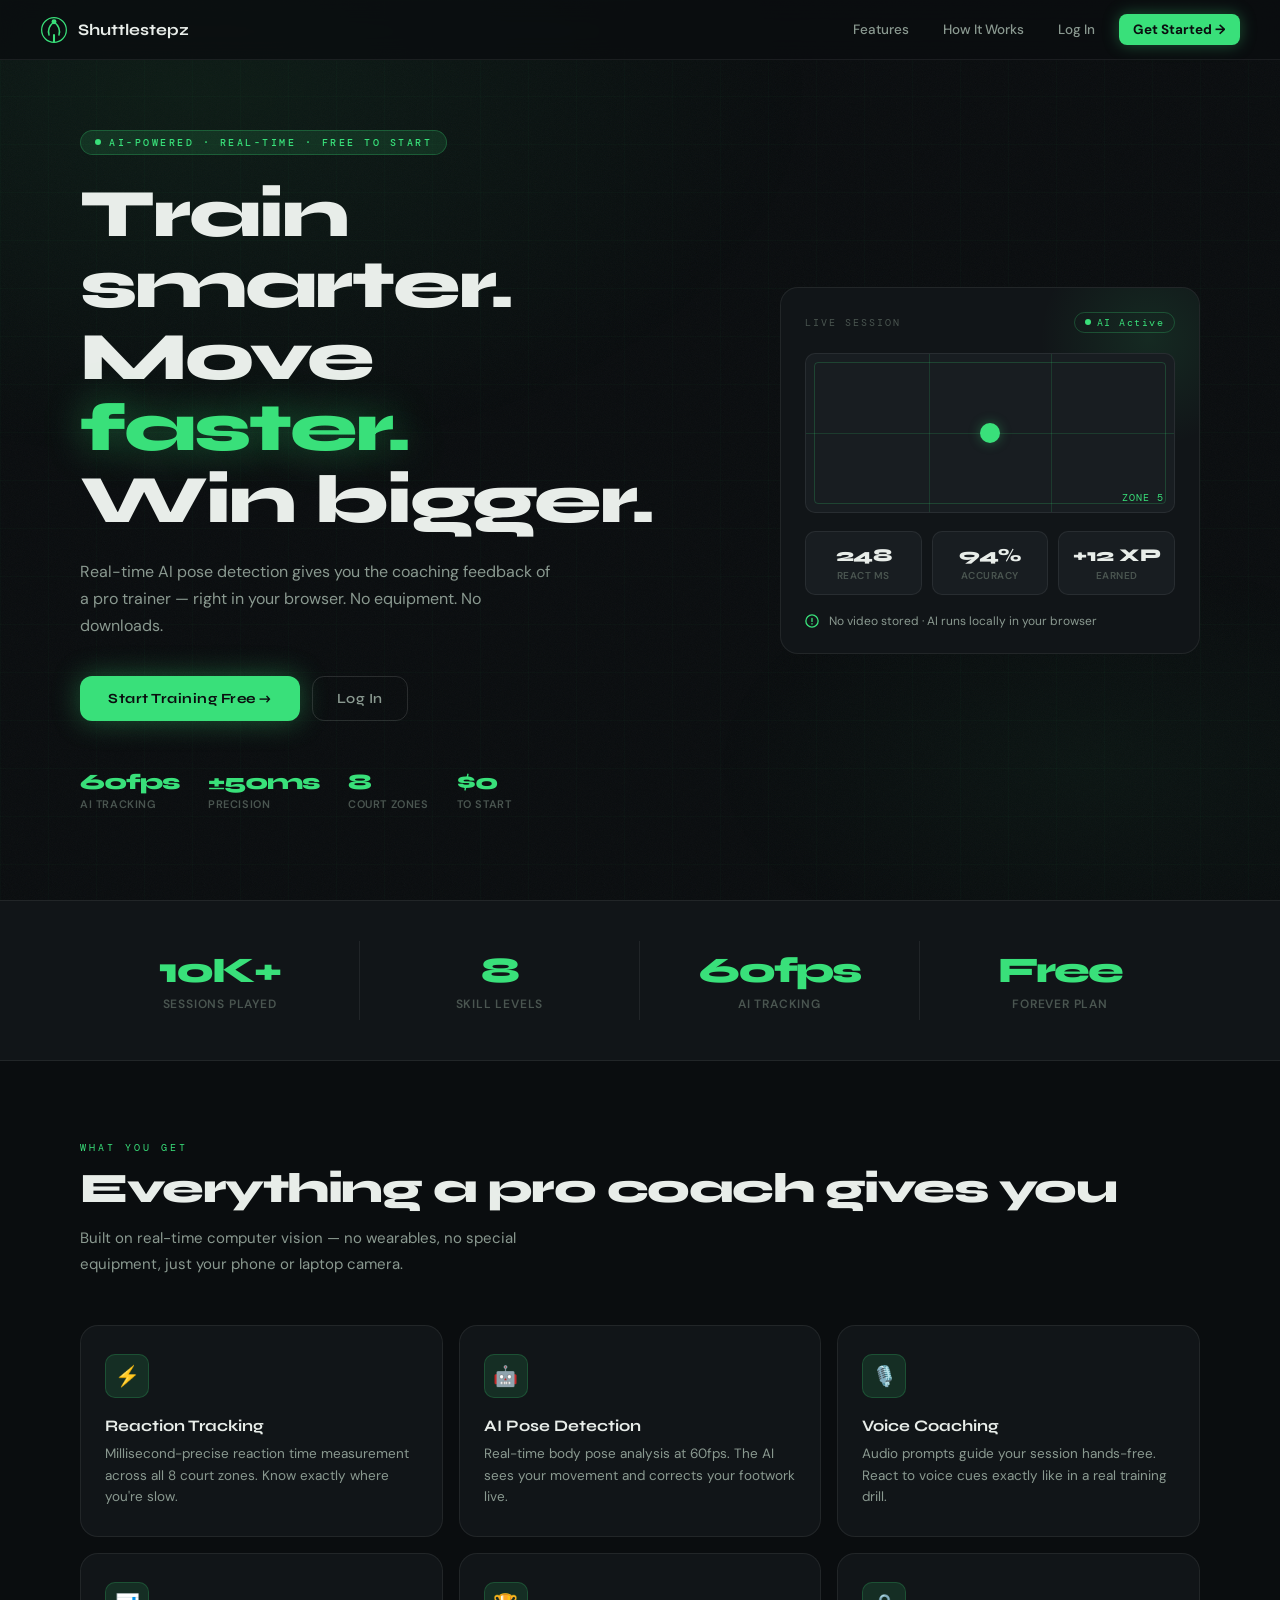
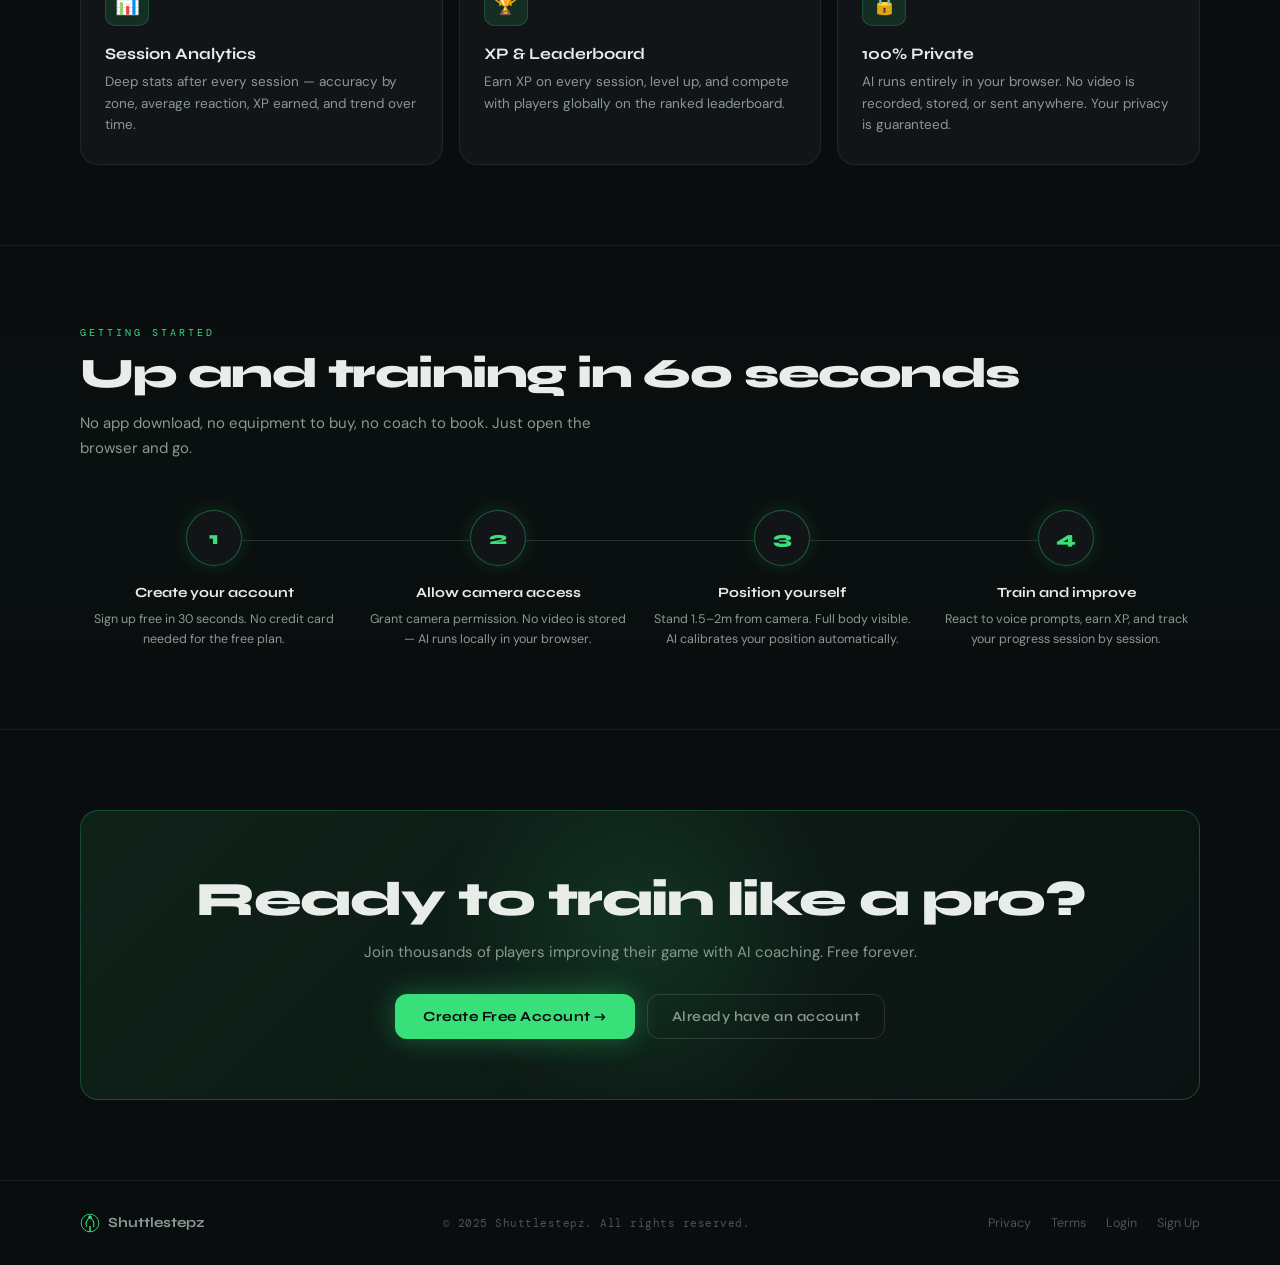
==== index.html @ 306c1175 "Update index.html" ====
<!DOCTYPE html>
<html lang="en">
<head>
  <meta charset="UTF-8">
  <meta name="viewport" content="width=device-width, initial-scale=1.0">
  <link rel="icon" href="/Badminton-AI-trainer_V2/favicon.ico">
  <title>Shuttlestepz — AI Badminton Trainer</title>
  <link href="https://fonts.googleapis.com/css2?family=Syne:wght@400;500;600;700;800&family=DM+Mono:wght@300;400;500&family=DM+Sans:ital,wght@0,300;0,400;0,500;0,600;1,400&display=swap" rel="stylesheet">
  <link rel="stylesheet" href="css/base.css">
  <style>
    /* ── Mirror dashboard variables ── */
    :root {
      --bg:          #0a0d0f;
      --bg-2:        #111518;
      --bg-3:        #181d21;
      --border:      rgba(255,255,255,.07);
      --border-2:    rgba(255,255,255,.12);
      --border-3:    rgba(57,224,122,.35);
      --accent:      #39e07a;
      --accent-dim:  rgba(57,224,122,.12);
      --accent-glow: rgba(57,224,122,.35);
      --text:        #e8ede9;
      --text-2:      #8a9990;
      --text-3:      #4a5550;
      --danger:      #e05c5c;
      --warn:        #e0b43c;
      --radius:      12px;
      --radius-lg:   18px;
      --trans:       .18s cubic-bezier(.4,0,.2,1);
      --font-display: 'Syne', sans-serif;
      --font-mono:    'DM Mono', monospace;
      --font-body:    'DM Sans', sans-serif;
    }

    *, *::before, *::after { box-sizing: border-box; margin: 0; padding: 0; }
    html { scroll-behavior: smooth; }

    body {
      background: var(--bg);
      color: var(--text);
      font-family: var(--font-body);
      overflow-x: hidden;
      -webkit-font-smoothing: antialiased;
    }

    /* ── Background layers ── */
    .bg-noise {
      position: fixed; inset: 0; z-index: 0; pointer-events: none;
      opacity: .035;
      background-image: url("data:image/svg+xml,%3Csvg viewBox='0 0 256 256' xmlns='http://www.w3.org/2000/svg'%3E%3Cfilter id='n'%3E%3CfeTurbulence type='fractalNoise' baseFrequency='.9' numOctaves='4' stitchTiles='stitch'/%3E%3C/filter%3E%3Crect width='100%25' height='100%25' filter='url(%23n)'/%3E%3C/svg%3E");
      background-size: 200px 200px;
    }
    .bg-radial {
      position: fixed; inset: 0; z-index: 0; pointer-events: none;
      background:
        radial-gradient(ellipse 70% 60% at 15% 10%, rgba(57,224,122,.07) 0%, transparent 70%),
        radial-gradient(ellipse 50% 40% at 85% 85%, rgba(57,224,122,.04) 0%, transparent 60%);
    }
    .bg-lines {
      position: fixed; inset: 0; z-index: 0; pointer-events: none;
      background-image:
        linear-gradient(rgba(57,224,122,.025) 1px, transparent 1px),
        linear-gradient(90deg, rgba(57,224,122,.025) 1px, transparent 1px);
      background-size: 48px 48px;
    }

    /* ════════════════════════
       NAVBAR
    ════════════════════════ */
    .navbar {
      position: fixed; top: 0; left: 0; right: 0;
      z-index: 100;
      height: 60px;
      display: flex; align-items: center; justify-content: space-between;
      padding: 0 40px;
      background: rgba(10,13,15,.8);
      backdrop-filter: blur(12px);
      border-bottom: 1px solid var(--border);
    }

    .nav-brand {
      display: flex; align-items: center; gap: 10px;
      text-decoration: none; color: var(--text);
      font-family: var(--font-display);
      font-size: 16px; font-weight: 700;
    }
    .nav-brand svg { flex-shrink: 0; }

    .nav-links {
      display: flex; align-items: center; gap: 6px;
    }
    .nav-links a {
      color: var(--text-2); text-decoration: none;
      font-size: 13.5px; font-weight: 500;
      padding: 7px 14px; border-radius: 8px;
      transition: color var(--trans), background var(--trans);
    }
    .nav-links a:hover { color: var(--text); background: var(--bg-3); }
    .nav-links .nav-cta {
      background: var(--accent); color: #0a0d0f;
      font-weight: 700; margin-left: 4px;
      box-shadow: 0 0 16px var(--accent-glow);
    }
    .nav-links .nav-cta:hover {
      background: #50e88a; color: #0a0d0f;
      box-shadow: 0 0 24px var(--accent-glow);
    }

    /* ════════════════════════
       HERO
    ════════════════════════ */
    .hero {
      position: relative; z-index: 1;
      min-height: 100vh;
      display: flex; align-items: center;
      padding: 100px 40px 60px;
      max-width: 1200px; margin: 0 auto;
      gap: 60px;
    }

    .hero-left { flex: 1; min-width: 0; }

    .hero-eyebrow {
      display: inline-flex; align-items: center; gap: 8px;
      font-family: var(--font-mono);
      font-size: 10px; font-weight: 500; letter-spacing: 2.5px;
      text-transform: uppercase; color: var(--accent);
      background: var(--accent-dim);
      border: 1px solid rgba(57,224,122,.25);
      border-radius: 20px; padding: 5px 14px;
      margin-bottom: 24px;
    }
    .hero-eyebrow::before {
      content: '';
      width: 6px; height: 6px; border-radius: 50%;
      background: var(--accent);
      animation: pulse-dot 1.6s ease infinite;
    }
    @keyframes pulse-dot {
      0%,100% { opacity: 1; transform: scale(1); }
      50%      { opacity: .4; transform: scale(.7); }
    }

    .hero-title {
      font-family: var(--font-display);
      font-size: clamp(38px, 5.5vw, 68px);
      font-weight: 800;
      line-height: 1.05;
      letter-spacing: -2px;
      color: var(--text);
      margin-bottom: 22px;
    }
    .hero-title .g {
      color: var(--accent);
      text-shadow: 0 0 40px rgba(57,224,122,.4);
    }

    .hero-sub {
      font-size: 16px; color: var(--text-2);
      line-height: 1.7; max-width: 480px;
      margin-bottom: 36px;
    }

    .hero-actions {
      display: flex; align-items: center; gap: 12px; flex-wrap: wrap;
      margin-bottom: 48px;
    }
    .btn-hero-primary {
      display: inline-flex; align-items: center; gap: 8px;
      background: var(--accent); color: #0a0d0f;
      font-family: var(--font-display);
      font-size: 14px; font-weight: 700; letter-spacing: .5px;
      border: none; border-radius: var(--radius);
      padding: 14px 28px; cursor: pointer;
      text-decoration: none;
      box-shadow: 0 0 28px var(--accent-glow);
      transition: all var(--trans);
    }
    .btn-hero-primary:hover {
      background: #50e88a;
      box-shadow: 0 0 40px var(--accent-glow);
      transform: translateY(-2px);
    }
    .btn-hero-secondary {
      display: inline-flex; align-items: center; gap: 8px;
      background: transparent; color: var(--text-2);
      font-family: var(--font-display);
      font-size: 14px; font-weight: 600; letter-spacing: .5px;
      border: 1px solid var(--border-2); border-radius: var(--radius);
      padding: 13px 24px; cursor: pointer;
      text-decoration: none;
      transition: all var(--trans);
    }
    .btn-hero-secondary:hover {
      color: var(--text); border-color: var(--border-3);
      background: var(--accent-dim);
    }

    /* Hero mini stats */
    .hero-stats {
      display: flex; gap: 28px; flex-wrap: wrap;
    }
    .hero-stat { }
    .hero-stat-val {
      font-family: var(--font-display);
      font-size: 22px; font-weight: 800;
      color: var(--accent); letter-spacing: -1px;
    }
    .hero-stat-lbl {
      font-size: 11px; font-weight: 600;
      text-transform: uppercase; letter-spacing: .6px;
      color: var(--text-3); margin-top: 2px;
    }

    /* Hero right — live card */
    .hero-right {
      flex: 0 0 420px;
      position: relative;
    }
    .hero-card {
      background: var(--bg-2);
      border: 1px solid var(--border);
      border-radius: var(--radius-lg);
      padding: 24px;
      position: relative; overflow: hidden;
    }
    .hero-card::before {
      content: '';
      position: absolute; top: -60px; right: -60px;
      width: 220px; height: 220px;
      background: radial-gradient(circle, rgba(57,224,122,.1), transparent 70%);
      border-radius: 50%; pointer-events: none;
    }
    .hero-card-top {
      display: flex; align-items: center; justify-content: space-between;
      margin-bottom: 20px;
    }
    .hero-card-title {
      font-family: var(--font-mono);
      font-size: 10px; letter-spacing: 2px;
      color: var(--text-3); text-transform: uppercase;
    }
    .live-badge {
      display: flex; align-items: center; gap: 6px;
      font-family: var(--font-mono); font-size: 10px;
      letter-spacing: 1.5px; color: var(--accent);
      border: 1px solid rgba(57,224,122,.25);
      border-radius: 20px; padding: 3px 10px;
    }
    .live-dot {
      width: 6px; height: 6px; border-radius: 50%;
      background: var(--accent);
      animation: pulse-dot 1.6s ease infinite;
    }

    /* Fake court visualizer */
    .court-viz {
      background: var(--bg-3);
      border: 1px solid var(--border);
      border-radius: 10px;
      height: 160px;
      position: relative; overflow: hidden;
      margin-bottom: 18px;
    }
    .court-line {
      position: absolute;
      background: rgba(57,224,122,.15);
    }
    .court-line.h { left: 0; right: 0; height: 1px; }
    .court-line.v { top: 0; bottom: 0; width: 1px; }
    .court-line.h1 { top: 50%; }
    .court-line.v1 { left: 33.3%; }
    .court-line.v2 { left: 66.6%; }
    .court-border {
      position: absolute; inset: 8px;
      border: 1px solid rgba(57,224,122,.2);
      border-radius: 4px;
    }
    .court-player {
      position: absolute;
      width: 20px; height: 20px; border-radius: 50%;
      background: var(--accent);
      box-shadow: 0 0 12px var(--accent-glow);
      transform: translate(-50%, -50%);
      transition: left .8s cubic-bezier(.4,0,.2,1), top .8s cubic-bezier(.4,0,.2,1);
    }
    .court-zone-indicator {
      position: absolute; bottom: 8px; right: 10px;
      font-family: var(--font-mono); font-size: 10px;
      color: var(--accent); letter-spacing: 1px;
    }

    /* Metrics row */
    .hero-metrics {
      display: grid; grid-template-columns: 1fr 1fr 1fr;
      gap: 10px; margin-bottom: 18px;
    }
    .hero-metric {
      background: var(--bg-3);
      border: 1px solid var(--border);
      border-radius: 10px; padding: 12px;
      text-align: center;
    }
    .hero-metric-val {
      font-family: var(--font-display);
      font-size: 18px; font-weight: 800;
      color: var(--text); letter-spacing: -.5px;
    }
    .hero-metric-lbl {
      font-size: 10px; font-weight: 600;
      text-transform: uppercase; letter-spacing: .5px;
      color: var(--text-3); margin-top: 3px;
    }

    .hero-card-footer {
      display: flex; align-items: center; gap: 10px;
      font-size: 12px; color: var(--text-2);
    }
    .hero-card-footer svg { color: var(--accent); flex-shrink: 0; }

    /* ════════════════════════
       SECTION SHARED
    ════════════════════════ */
    section { position: relative; z-index: 1; }
    .section-inner {
      max-width: 1200px; margin: 0 auto;
      padding: 80px 40px;
    }
    .section-eyebrow {
      font-family: var(--font-mono);
      font-size: 10px; letter-spacing: 3px;
      text-transform: uppercase; color: var(--accent);
      margin-bottom: 12px;
    }
    .section-title {
      font-family: var(--font-display);
      font-size: clamp(28px, 3.5vw, 42px);
      font-weight: 800; letter-spacing: -1.5px;
      color: var(--text); line-height: 1.1;
      margin-bottom: 14px;
    }
    .section-sub {
      font-size: 15px; color: var(--text-2);
      line-height: 1.7; max-width: 520px;
      margin-bottom: 48px;
    }

    /* ════════════════════════
       FEATURES
    ════════════════════════ */
    .features-section {
      border-top: 1px solid var(--border);
    }
    .features-grid {
      display: grid;
      grid-template-columns: repeat(3, 1fr);
      gap: 16px;
    }
    .feature-card {
      background: var(--bg-2);
      border: 1px solid var(--border);
      border-radius: var(--radius-lg);
      padding: 28px 24px;
      transition: border-color var(--trans), transform var(--trans), box-shadow var(--trans);
      position: relative; overflow: hidden;
    }
    .feature-card::after {
      content: '';
      position: absolute; inset: 0;
      background: linear-gradient(135deg, rgba(57,224,122,.05), transparent);
      opacity: 0; transition: opacity var(--trans);
    }
    .feature-card:hover {
      border-color: rgba(57,224,122,.3);
      transform: translateY(-3px);
      box-shadow: 0 12px 40px rgba(0,0,0,.3), 0 0 20px rgba(57,224,122,.06);
    }
    .feature-card:hover::after { opacity: 1; }
    .feature-icon {
      width: 44px; height: 44px; border-radius: 10px;
      background: var(--accent-dim);
      border: 1px solid rgba(57,224,122,.2);
      display: flex; align-items: center; justify-content: center;
      font-size: 20px; margin-bottom: 18px;
    }
    .feature-name {
      font-family: var(--font-display);
      font-size: 16px; font-weight: 700;
      color: var(--text); margin-bottom: 8px;
    }
    .feature-desc {
      font-size: 13.5px; color: var(--text-2);
      line-height: 1.6;
    }

    /* ════════════════════════
       HOW IT WORKS
    ════════════════════════ */
    .how-section {
      border-top: 1px solid var(--border);
      background: linear-gradient(180deg, transparent, rgba(57,224,122,.02) 50%, transparent);
    }
    .how-grid {
      display: grid; grid-template-columns: repeat(4, 1fr);
      gap: 16px; position: relative;
    }
    .how-grid::before {
      content: '';
      position: absolute; top: 30px; left: 10%; right: 10%;
      height: 1px; background: var(--border-2);
      z-index: 0;
    }
    .how-step {
      text-align: center; position: relative; z-index: 1;
    }
    .how-num {
      width: 56px; height: 56px; border-radius: 50%;
      background: var(--bg-2);
      border: 1px solid var(--border-3);
      display: flex; align-items: center; justify-content: center;
      font-family: var(--font-display);
      font-size: 18px; font-weight: 800; color: var(--accent);
      margin: 0 auto 18px;
      box-shadow: 0 0 20px rgba(57,224,122,.15);
    }
    .how-title {
      font-family: var(--font-display);
      font-size: 14px; font-weight: 700;
      color: var(--text); margin-bottom: 8px;
    }
    .how-desc { font-size: 12.5px; color: var(--text-2); line-height: 1.6; }

    /* ════════════════════════
       STATS BAND
    ════════════════════════ */
    .stats-band {
      border-top: 1px solid var(--border);
      border-bottom: 1px solid var(--border);
      background: var(--bg-2);
    }
    .stats-band-inner {
      max-width: 1200px; margin: 0 auto;
      padding: 40px;
      display: grid; grid-template-columns: repeat(4, 1fr);
      gap: 0;
    }
    .band-stat {
      text-align: center; padding: 8px 16px;
      border-right: 1px solid var(--border);
    }
    .band-stat:last-child { border-right: none; }
    .band-stat-val {
      font-family: var(--font-display);
      font-size: 36px; font-weight: 900;
      color: var(--accent); letter-spacing: -2px;
    }
    .band-stat-lbl {
      font-size: 12px; font-weight: 600;
      text-transform: uppercase; letter-spacing: .8px;
      color: var(--text-3); margin-top: 4px;
    }

    /* ════════════════════════
       CTA BANNER
    ════════════════════════ */
    .cta-section { border-top: 1px solid var(--border); }
    .cta-box {
      background: linear-gradient(135deg, rgba(57,224,122,.1), rgba(57,224,122,.03));
      border: 1px solid rgba(57,224,122,.25);
      border-radius: var(--radius-lg);
      padding: 60px 48px;
      text-align: center;
      position: relative; overflow: hidden;
    }
    .cta-box::before {
      content: '';
      position: absolute; top: -80px; left: 50%;
      transform: translateX(-50%);
      width: 400px; height: 400px;
      background: radial-gradient(circle, rgba(57,224,122,.12), transparent 70%);
      pointer-events: none;
    }
    .cta-title {
      font-family: var(--font-display);
      font-size: clamp(28px, 4vw, 48px);
      font-weight: 800; letter-spacing: -1.5px;
      color: var(--text); margin-bottom: 14px;
      position: relative;
    }
    .cta-sub {
      font-size: 15px; color: var(--text-2);
      margin-bottom: 32px; position: relative;
    }
    .cta-actions {
      display: flex; align-items: center; justify-content: center;
      gap: 12px; flex-wrap: wrap;
      position: relative;
    }

    /* ════════════════════════
       FOOTER
    ════════════════════════ */
    .footer {
      border-top: 1px solid var(--border);
      position: relative; z-index: 1;
    }
    .footer-inner {
      max-width: 1200px; margin: 0 auto;
      padding: 32px 40px;
      display: flex; align-items: center; justify-content: space-between;
      gap: 20px; flex-wrap: wrap;
    }
    .footer-brand {
      display: flex; align-items: center; gap: 8px;
      font-family: var(--font-display);
      font-size: 14px; font-weight: 700;
      color: var(--text-2); text-decoration: none;
    }
    .footer-copy {
      font-family: var(--font-mono); font-size: 11px;
      color: var(--text-3); letter-spacing: .5px;
    }
    .footer-links { display: flex; gap: 20px; }
    .footer-links a {
      font-size: 12.5px; color: var(--text-3);
      text-decoration: none; transition: color var(--trans);
    }
    .footer-links a:hover { color: var(--text-2); }

    /* ════════════════════════
       ANIMATIONS
    ════════════════════════ */
    @keyframes fadeUp {
      from { opacity: 0; transform: translateY(20px); }
      to   { opacity: 1; transform: translateY(0); }
    }
    .anim-up { animation: fadeUp .5s cubic-bezier(.4,0,.2,1) both; }
    .anim-d1 { animation-delay: .1s; }
    .anim-d2 { animation-delay: .2s; }
    .anim-d3 { animation-delay: .3s; }
    .anim-d4 { animation-delay: .4s; }

    /* ════════════════════════
       RESPONSIVE
    ════════════════════════ */
    @media (max-width: 960px) {
      .hero { flex-direction: column; padding-top: 100px; gap: 40px; }
      .hero-right { flex: none; width: 100%; max-width: 480px; }
      .features-grid { grid-template-columns: 1fr 1fr; }
      .how-grid { grid-template-columns: 1fr 1fr; gap: 24px; }
      .how-grid::before { display: none; }
      .stats-band-inner { grid-template-columns: 1fr 1fr; }
      .band-stat { border-right: none; border-bottom: 1px solid var(--border); padding: 20px; }
      .band-stat:last-child { border-bottom: none; }
    }
    @media (max-width: 640px) {
      .navbar { padding: 0 20px; }
      .section-inner { padding: 60px 20px; }
      .hero { padding: 90px 20px 40px; }
      .features-grid { grid-template-columns: 1fr; }
      .cta-box { padding: 40px 24px; }
      .footer-inner { flex-direction: column; align-items: flex-start; gap: 16px; }
      .how-grid { grid-template-columns: 1fr; }
      .stats-band-inner { grid-template-columns: 1fr 1fr; }
    }
  </style>
</head>
<body>

  <div class="bg-noise"></div>
  <div class="bg-radial"></div>
  <div class="bg-lines"></div>

  <!-- ════ NAVBAR ════ -->
  <nav class="navbar">
    <a href="index.html" class="nav-brand">
      <svg width="28" height="28" viewBox="0 0 34 34" fill="none">
        <circle cx="17" cy="17" r="15" stroke="#39e07a" stroke-width="1.5"/>
        <circle cx="17" cy="7" r="3" fill="#39e07a"/>
        <path d="M17 7 C11 12 9 17 11 23" stroke="#39e07a" stroke-width="1.8" stroke-linecap="round"/>
        <path d="M17 7 C23 12 25 17 23 23" stroke="#39e07a" stroke-width="1.8" stroke-linecap="round"/>
        <line x1="17" y1="23" x2="17" y2="31" stroke="#39e07a" stroke-width="2.5" stroke-linecap="round"/>
      </svg>
      Shuttlestepz
    </a>
    <div class="nav-links">
      <a href="#features">Features</a>
      <a href="#how">How It Works</a>
      <a href="login.html">Log In</a>
      <a href="signup.html" class="nav-cta">Get Started →</a>
    </div>
  </nav>

  <!-- ════ HERO ════ -->
  <section>
    <div class="hero">
      <div class="hero-left">
        <div class="hero-eyebrow anim-up">AI-Powered · Real-Time · Free to Start</div>
        <h1 class="hero-title anim-up anim-d1">
          Train smarter.<br>Move <span class="g">faster.</span><br>Win bigger.
        </h1>
        <p class="hero-sub anim-up anim-d2">
          Real-time AI pose detection gives you the coaching feedback of a pro trainer — right in your browser. No equipment. No downloads.
        </p>
        <div class="hero-actions anim-up anim-d3">
          <a href="signup.html" class="btn-hero-primary">Start Training Free →</a>
          <a href="login.html" class="btn-hero-secondary">Log In</a>
        </div>
        <div class="hero-stats anim-up anim-d4">
          <div class="hero-stat">
            <div class="hero-stat-val">60fps</div>
            <div class="hero-stat-lbl">AI Tracking</div>
          </div>
          <div class="hero-stat">
            <div class="hero-stat-val">±50ms</div>
            <div class="hero-stat-lbl">Precision</div>
          </div>
          <div class="hero-stat">
            <div class="hero-stat-val">8</div>
            <div class="hero-stat-lbl">Court Zones</div>
          </div>
          <div class="hero-stat">
            <div class="hero-stat-val">$0</div>
            <div class="hero-stat-lbl">To Start</div>
          </div>
        </div>
      </div>

      <div class="hero-right anim-up anim-d2">
        <div class="hero-card">
          <div class="hero-card-top">
            <span class="hero-card-title">Live Session</span>
            <span class="live-badge"><span class="live-dot"></span>AI Active</span>
          </div>
          <div class="court-viz" id="courtViz">
            <div class="court-border"></div>
            <div class="court-line h h1"></div>
            <div class="court-line v v1"></div>
            <div class="court-line v v2"></div>
            <div class="court-player" id="courtPlayer" style="left:50%;top:50%"></div>
            <div class="court-zone-indicator" id="zoneLabel">ZONE 5</div>
          </div>
          <div class="hero-metrics">
            <div class="hero-metric">
              <div class="hero-metric-val" id="reactionVal">248</div>
              <div class="hero-metric-lbl">React ms</div>
            </div>
            <div class="hero-metric">
              <div class="hero-metric-val" id="accuracyVal">94%</div>
              <div class="hero-metric-lbl">Accuracy</div>
            </div>
            <div class="hero-metric">
              <div class="hero-metric-val" id="xpVal">+12 XP</div>
              <div class="hero-metric-lbl">Earned</div>
            </div>
          </div>
          <div class="hero-card-footer">
            <svg width="14" height="14" fill="none" viewBox="0 0 16 16"><circle cx="8" cy="8" r="7" stroke="#39e07a" stroke-width="1.5"/><path d="M8 5v3.5M8 11v.5" stroke="#39e07a" stroke-width="1.5" stroke-linecap="round"/></svg>
            No video stored · AI runs locally in your browser
          </div>
        </div>
      </div>
    </div>
  </section>

  <!-- ════ STATS BAND ════ -->
  <div class="stats-band">
    <div class="stats-band-inner">
      <div class="band-stat">
        <div class="band-stat-val">10K+</div>
        <div class="band-stat-lbl">Sessions Played</div>
      </div>
      <div class="band-stat">
        <div class="band-stat-val">8</div>
        <div class="band-stat-lbl">Skill Levels</div>
      </div>
      <div class="band-stat">
        <div class="band-stat-val">60fps</div>
        <div class="band-stat-lbl">AI Tracking</div>
      </div>
      <div class="band-stat">
        <div class="band-stat-val">Free</div>
        <div class="band-stat-lbl">Forever Plan</div>
      </div>
    </div>
  </div>

  <!-- ════ FEATURES ════ -->
  <section id="features">
    <div class="section-inner">
      <div class="section-eyebrow">What You Get</div>
      <h2 class="section-title">Everything a pro coach gives you</h2>
      <p class="section-sub">Built on real-time computer vision — no wearables, no special equipment, just your phone or laptop camera.</p>
      <div class="features-grid">
        <div class="feature-card">
          <div class="feature-icon">⚡</div>
          <div class="feature-name">Reaction Tracking</div>
          <div class="feature-desc">Millisecond-precise reaction time measurement across all 8 court zones. Know exactly where you're slow.</div>
        </div>
        <div class="feature-card">
          <div class="feature-icon">🤖</div>
          <div class="feature-name">AI Pose Detection</div>
          <div class="feature-desc">Real-time body pose analysis at 60fps. The AI sees your movement and corrects your footwork live.</div>
        </div>
        <div class="feature-card">
          <div class="feature-icon">🎙️</div>
          <div class="feature-name">Voice Coaching</div>
          <div class="feature-desc">Audio prompts guide your session hands-free. React to voice cues exactly like in a real training drill.</div>
        </div>
        <div class="feature-card">
          <div class="feature-icon">📊</div>
          <div class="feature-name">Session Analytics</div>
          <div class="feature-desc">Deep stats after every session — accuracy by zone, average reaction, XP earned, and trend over time.</div>
        </div>
        <div class="feature-card">
          <div class="feature-icon">🏆</div>
          <div class="feature-name">XP & Leaderboard</div>
          <div class="feature-desc">Earn XP on every session, level up, and compete with players globally on the ranked leaderboard.</div>
        </div>
        <div class="feature-card">
          <div class="feature-icon">🔒</div>
          <div class="feature-name">100% Private</div>
          <div class="feature-desc">AI runs entirely in your browser. No video is recorded, stored, or sent anywhere. Your privacy is guaranteed.</div>
        </div>
      </div>
    </div>
  </section>

  <!-- ════ HOW IT WORKS ════ -->
  <section id="how" class="how-section">
    <div class="section-inner">
      <div class="section-eyebrow">Getting Started</div>
      <h2 class="section-title">Up and training in 60 seconds</h2>
      <p class="section-sub">No app download, no equipment to buy, no coach to book. Just open the browser and go.</p>
      <div class="how-grid">
        <div class="how-step">
          <div class="how-num">1</div>
          <div class="how-title">Create your account</div>
          <div class="how-desc">Sign up free in 30 seconds. No credit card needed for the free plan.</div>
        </div>
        <div class="how-step">
          <div class="how-num">2</div>
          <div class="how-title">Allow camera access</div>
          <div class="how-desc">Grant camera permission. No video is stored — AI runs locally in your browser.</div>
        </div>
        <div class="how-step">
          <div class="how-num">3</div>
          <div class="how-title">Position yourself</div>
          <div class="how-desc">Stand 1.5–2m from camera. Full body visible. AI calibrates your position automatically.</div>
        </div>
        <div class="how-step">
          <div class="how-num">4</div>
          <div class="how-title">Train and improve</div>
          <div class="how-desc">React to voice prompts, earn XP, and track your progress session by session.</div>
        </div>
      </div>
    </div>
  </section>

  <!-- ════ CTA ════ -->
  <section class="cta-section">
    <div class="section-inner">
      <div class="cta-box">
        <h2 class="cta-title">Ready to train like a pro?</h2>
        <p class="cta-sub">Join thousands of players improving their game with AI coaching. Free forever.</p>
        <div class="cta-actions">
          <a href="signup.html" class="btn-hero-primary">Create Free Account →</a>
          <a href="login.html" class="btn-hero-secondary">Already have an account</a>
        </div>
      </div>
    </div>
  </section>

  <!-- ════ FOOTER ════ -->
  <footer class="footer">
    <div class="footer-inner">
      <a href="index.html" class="footer-brand">
        <svg width="20" height="20" viewBox="0 0 34 34" fill="none">
          <circle cx="17" cy="17" r="15" stroke="#39e07a" stroke-width="1.5"/>
          <circle cx="17" cy="7" r="3" fill="#39e07a"/>
          <path d="M17 7 C11 12 9 17 11 23" stroke="#39e07a" stroke-width="1.8" stroke-linecap="round"/>
          <path d="M17 7 C23 12 25 17 23 23" stroke="#39e07a" stroke-width="1.8" stroke-linecap="round"/>
          <line x1="17" y1="23" x2="17" y2="31" stroke="#39e07a" stroke-width="2.5" stroke-linecap="round"/>
        </svg>
        Shuttlestepz
      </a>
      <span class="footer-copy">© 2025 Shuttlestepz. All rights reserved.</span>
      <div class="footer-links">
        <a href="#">Privacy</a>
        <a href="#">Terms</a>
        <a href="login.html">Login</a>
        <a href="signup.html">Sign Up</a>
      </div>
    </div>
  </footer>

  <!-- Animated court player -->
  <script>
    const zones = [
      { left: '16%', top: '25%', label: 'ZONE 1' },
      { left: '50%', top: '25%', label: 'ZONE 2' },
      { left: '84%', top: '25%', label: 'ZONE 3' },
      { left: '16%', top: '50%', label: 'ZONE 4' },
      { left: '50%', top: '50%', label: 'ZONE 5' },
      { left: '84%', top: '50%', label: 'ZONE 6' },
      { left: '16%', top: '78%', label: 'ZONE 7' },
      { left: '50%', top: '78%', label: 'ZONE 8' },
      { left: '84%', top: '78%', label: 'ZONE 9' },
    ];
    const reactions = [212, 248, 195, 267, 231, 189, 244, 203];
    const accuracies = ['91%','94%','88%','96%','92%','97%','89%','95%'];
    const xpVals = ['+10 XP','+12 XP','+8 XP','+15 XP','+11 XP','+14 XP','+9 XP','+13 XP'];
    let idx = 0;

    function animatePlayer() {
      idx = (idx + 1) % zones.length;
      const z = zones[idx];
      document.getElementById('courtPlayer').style.left = z.left;
      document.getElementById('courtPlayer').style.top = z.top;
      document.getElementById('zoneLabel').textContent = z.label;
      document.getElementById('reactionVal').textContent = reactions[idx % reactions.length];
      document.getElementById('accuracyVal').textContent = accuracies[idx % accuracies.length];
      document.getElementById('xpVal').textContent = xpVals[idx % xpVals.length];
    }
    setInterval(animatePlayer, 1800);
  </script>

  <script type="module" src="/Badminton-AI-trainer_V2/js/auth.js"></script>
</body>
</html>
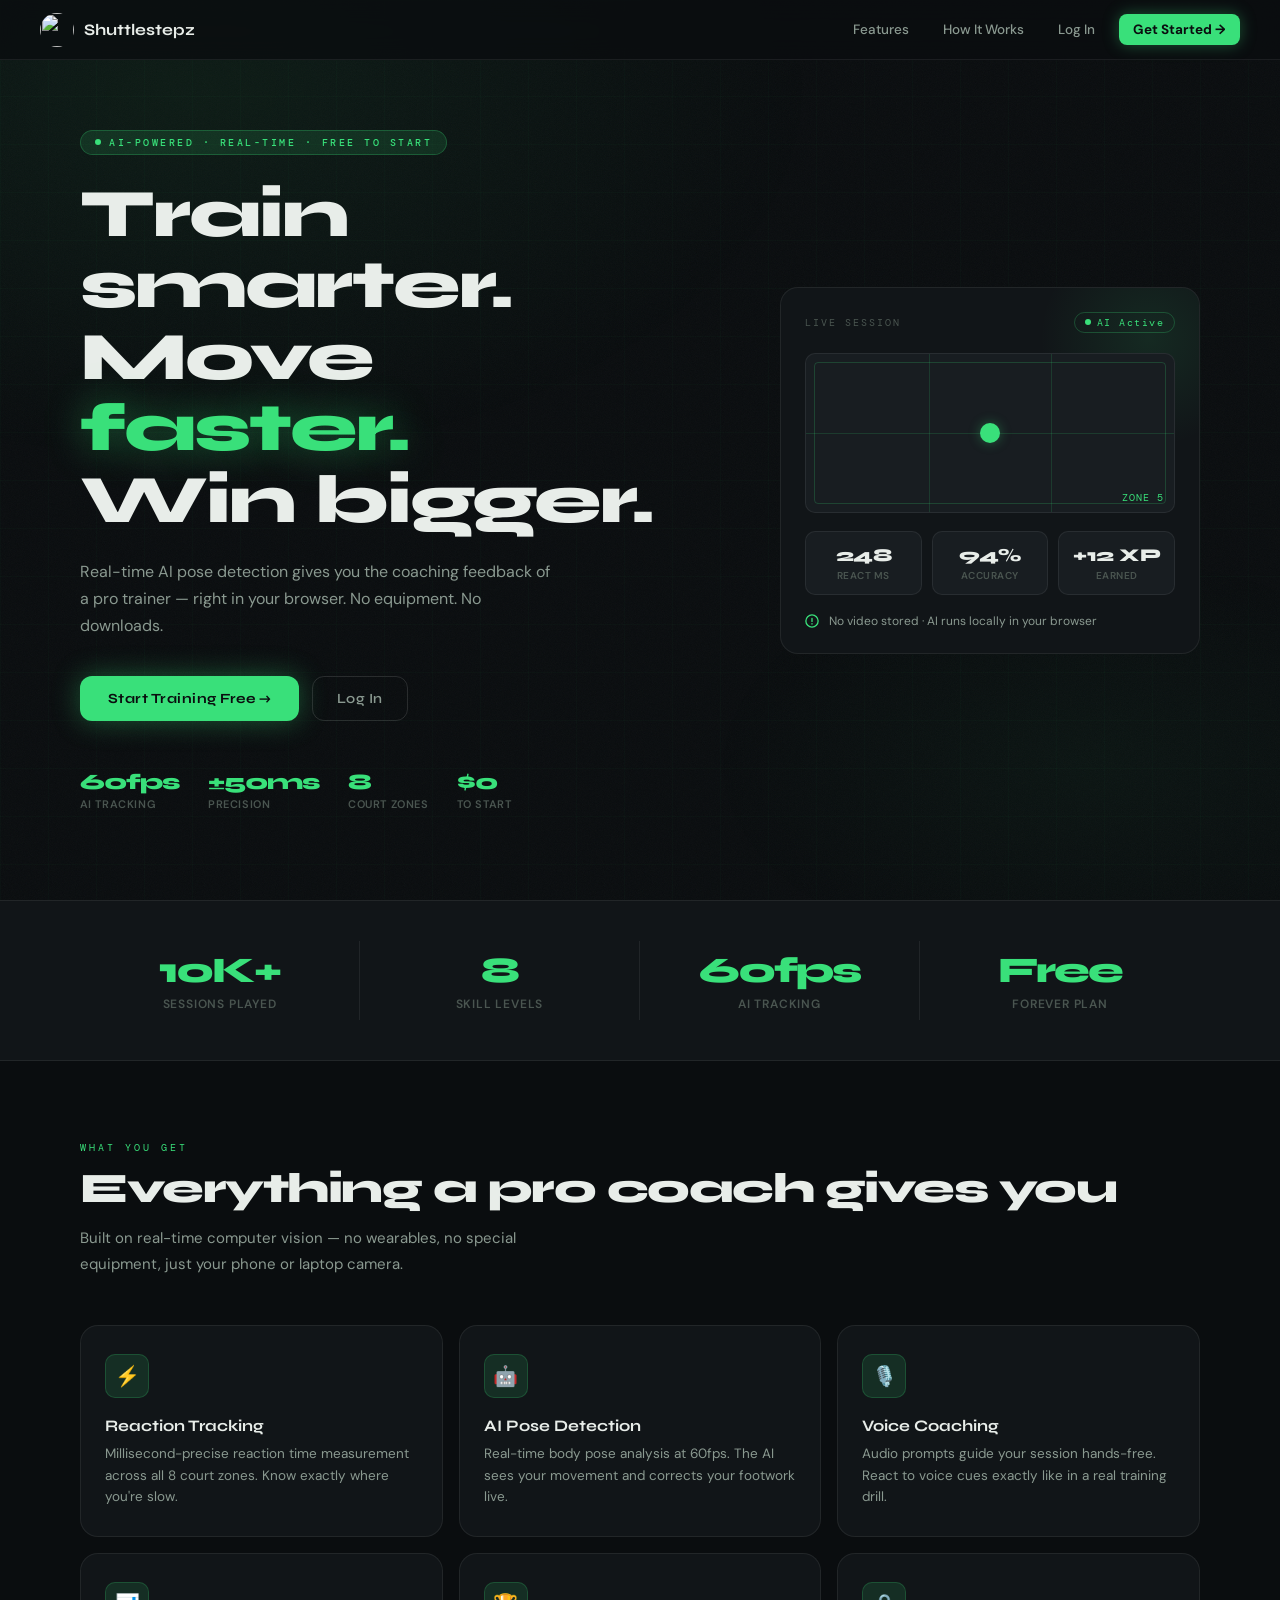
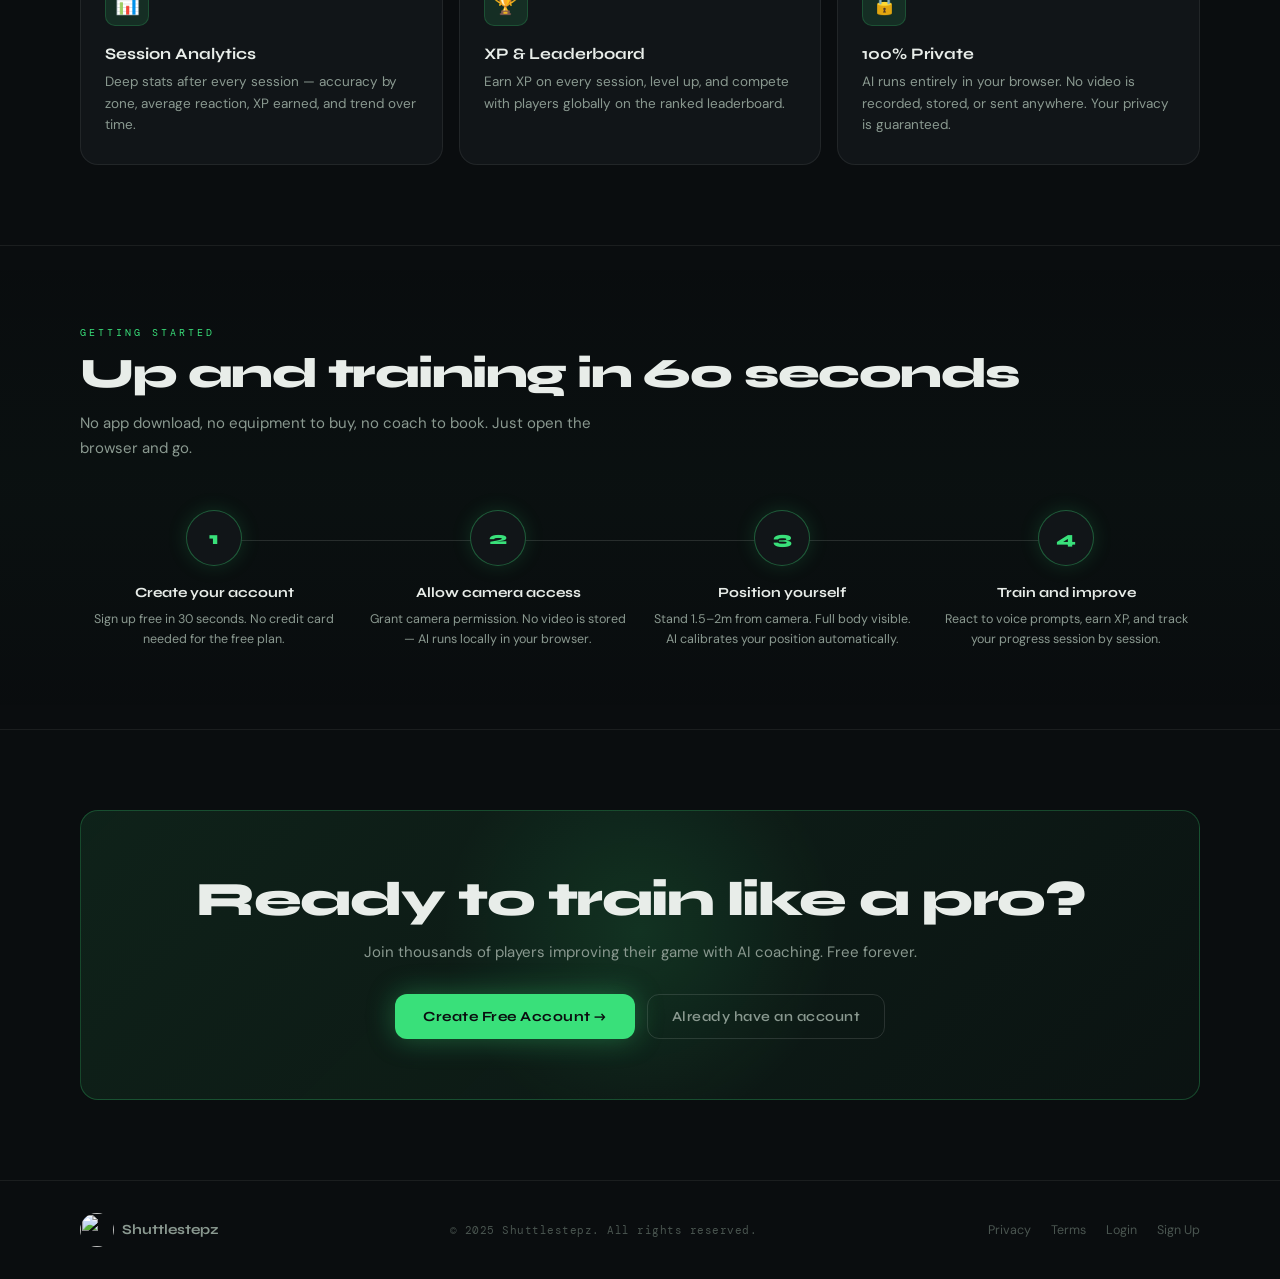
==== commit 41e6e3c7: "Update index.html" ====
--- a/index.html
+++ b/index.html
@@ -563,6 +563,64 @@
       .how-grid { grid-template-columns: 1fr; }
       .stats-band-inner { grid-template-columns: 1fr 1fr; }
     }
+    /* ════════════════════════
+       MOBILE NAV HAMBURGER
+       (desktop unaffected)
+    ════════════════════════ */
+    .nav-hamburger {
+      display: none;
+      flex-direction: column;
+      justify-content: center;
+      gap: 5px;
+      width: 36px; height: 36px;
+      background: none;
+      border: 1px solid var(--border-2);
+      border-radius: 8px;
+      cursor: pointer;
+      padding: 8px;
+    }
+    .nav-hamburger span {
+      display: block;
+      height: 1.5px;
+      background: var(--text);
+      border-radius: 2px;
+      transition: all var(--trans);
+    }
+    
+    .mobile-nav-drawer {
+      display: none;
+      position: fixed;
+      top: 60px; left: 0; right: 0;
+      background: rgba(10,13,15,.97);
+      backdrop-filter: blur(16px);
+      border-bottom: 1px solid var(--border);
+      z-index: 99;
+      padding: 16px 20px 24px;
+      flex-direction: column;
+      gap: 6px;
+    }
+    .mobile-nav-drawer.open { display: flex; }
+    .mobile-nav-drawer a {
+      color: var(--text-2);
+      text-decoration: none;
+      font-size: 15px; font-weight: 500;
+      padding: 12px 16px;
+      border-radius: 10px;
+      transition: background var(--trans), color var(--trans);
+    }
+    .mobile-nav-drawer a:hover,
+    .mobile-nav-drawer a:active { background: var(--bg-3); color: var(--text); }
+    .mobile-nav-drawer .nav-cta {
+      background: var(--accent); color: #0a0d0f;
+      font-weight: 700; text-align: center;
+      margin-top: 8px;
+      box-shadow: 0 0 16px var(--accent-glow);
+    }
+    
+    @media (max-width: 640px) {
+      .nav-links { display: none; }
+      .nav-hamburger { display: flex; }
+    }
   </style>
 </head>
 <body>
@@ -573,23 +631,34 @@
 
   <!-- ════ NAVBAR ════ -->
   <nav class="navbar">
-    <a href="index.html" class="nav-brand">
-      <svg width="28" height="28" viewBox="0 0 34 34" fill="none">
-        <circle cx="17" cy="17" r="15" stroke="#39e07a" stroke-width="1.5"/>
-        <circle cx="17" cy="7" r="3" fill="#39e07a"/>
-        <path d="M17 7 C11 12 9 17 11 23" stroke="#39e07a" stroke-width="1.8" stroke-linecap="round"/>
-        <path d="M17 7 C23 12 25 17 23 23" stroke="#39e07a" stroke-width="1.8" stroke-linecap="round"/>
-        <line x1="17" y1="23" x2="17" y2="31" stroke="#39e07a" stroke-width="2.5" stroke-linecap="round"/>
-      </svg>
-      Shuttlestepz
-    </a>
-    <div class="nav-links">
-      <a href="#features">Features</a>
-      <a href="#how">How It Works</a>
-      <a href="login.html">Log In</a>
-      <a href="signup.html" class="nav-cta">Get Started →</a>
-    </div>
-  </nav>
+  <a href="index.html" class="nav-brand">
+    <img src="/Badminton-AI-trainer_V2/favicon.ico" 
+     width="34" height="34" 
+     style="border-radius:50%;object-fit:cover;flex-shrink:0">
+    Shuttlestepz
+  </a>
+
+  <!-- Desktop nav (hidden on mobile) -->
+  <div class="nav-links">
+    <a href="#features">Features</a>
+    <a href="#how">How It Works</a>
+    <a href="login.html">Log In</a>
+    <a href="signup.html" class="nav-cta">Get Started →</a>
+  </div>
+
+  <!-- Hamburger (mobile only) -->
+  <button class="nav-hamburger" id="navHamburger" aria-label="Menu">
+    <span></span><span></span><span></span>
+  </button>
+</nav>
+
+<!-- Mobile drawer -->
+<div class="mobile-nav-drawer" id="mobileDrawer">
+  <a href="#features" onclick="closeDrawer()">Features</a>
+  <a href="#how" onclick="closeDrawer()">How It Works</a>
+  <a href="login.html">Log In</a>
+  <a href="signup.html" class="nav-cta">Get Started →</a>
+</div>
 
   <!-- ════ HERO ════ -->
   <section>
@@ -775,13 +844,9 @@
   <footer class="footer">
     <div class="footer-inner">
       <a href="index.html" class="footer-brand">
-        <svg width="20" height="20" viewBox="0 0 34 34" fill="none">
-          <circle cx="17" cy="17" r="15" stroke="#39e07a" stroke-width="1.5"/>
-          <circle cx="17" cy="7" r="3" fill="#39e07a"/>
-          <path d="M17 7 C11 12 9 17 11 23" stroke="#39e07a" stroke-width="1.8" stroke-linecap="round"/>
-          <path d="M17 7 C23 12 25 17 23 23" stroke="#39e07a" stroke-width="1.8" stroke-linecap="round"/>
-          <line x1="17" y1="23" x2="17" y2="31" stroke="#39e07a" stroke-width="2.5" stroke-linecap="round"/>
-        </svg>
+        <img src="/Badminton-AI-trainer_V2/favicon.ico" 
+         width="34" height="34" 
+         style="border-radius:50%;object-fit:cover;flex-shrink:0">
         Shuttlestepz
       </a>
       <span class="footer-copy">© 2025 Shuttlestepz. All rights reserved.</span>
@@ -824,7 +889,18 @@
     }
     setInterval(animatePlayer, 1800);
   </script>
-
-  <script type="module" src="/Badminton-AI-trainer_V2/js/auth.js"></script>
+<script>
+  const hamburger = document.getElementById('navHamburger');
+  const drawer = document.getElementById('mobileDrawer');
+  hamburger.addEventListener('click', () => drawer.classList.toggle('open'));
+  function closeDrawer() { drawer.classList.remove('open'); }
+  // Close on outside tap
+  document.addEventListener('click', e => {
+    if (!hamburger.contains(e.target) && !drawer.contains(e.target))
+      drawer.classList.remove('open');
+  });
+</script>
+
+<script type="module" src="/Badminton-AI-trainer_V2/js/auth.js"></script>
 </body>
 </html>
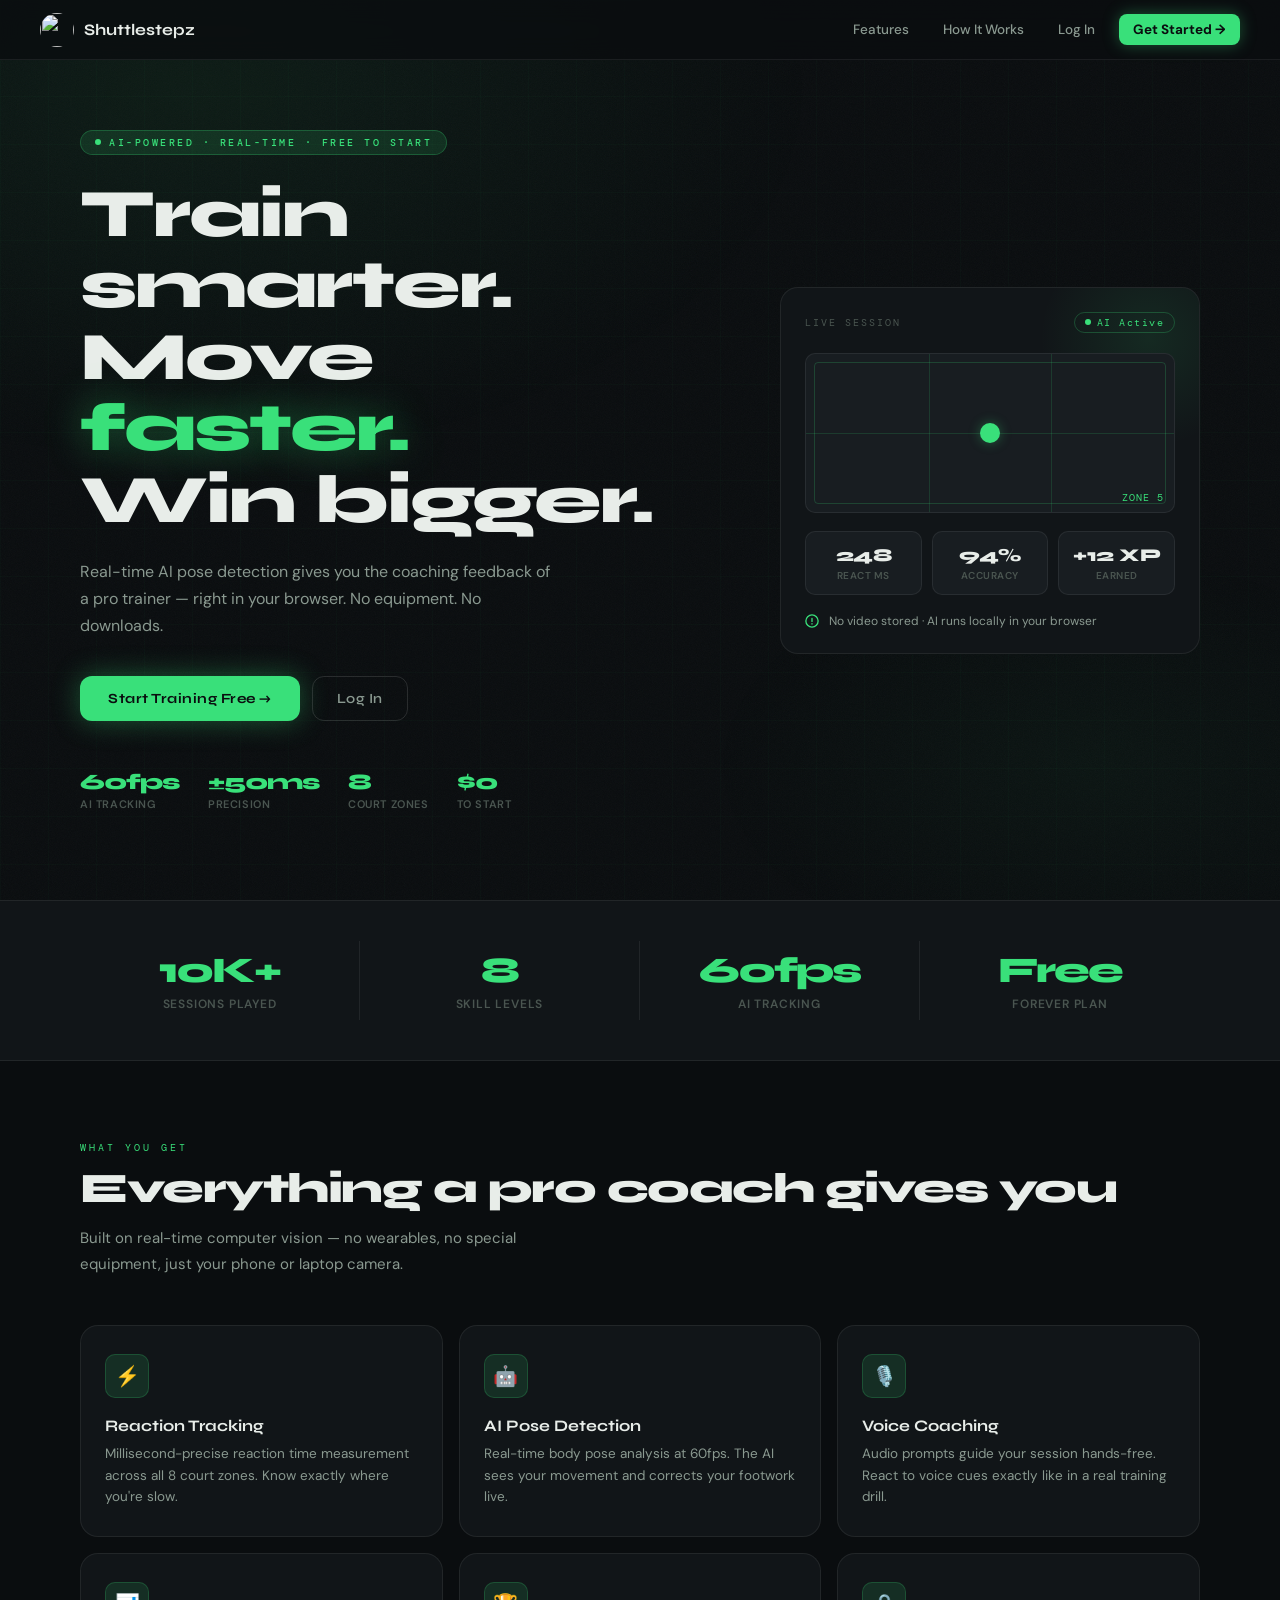
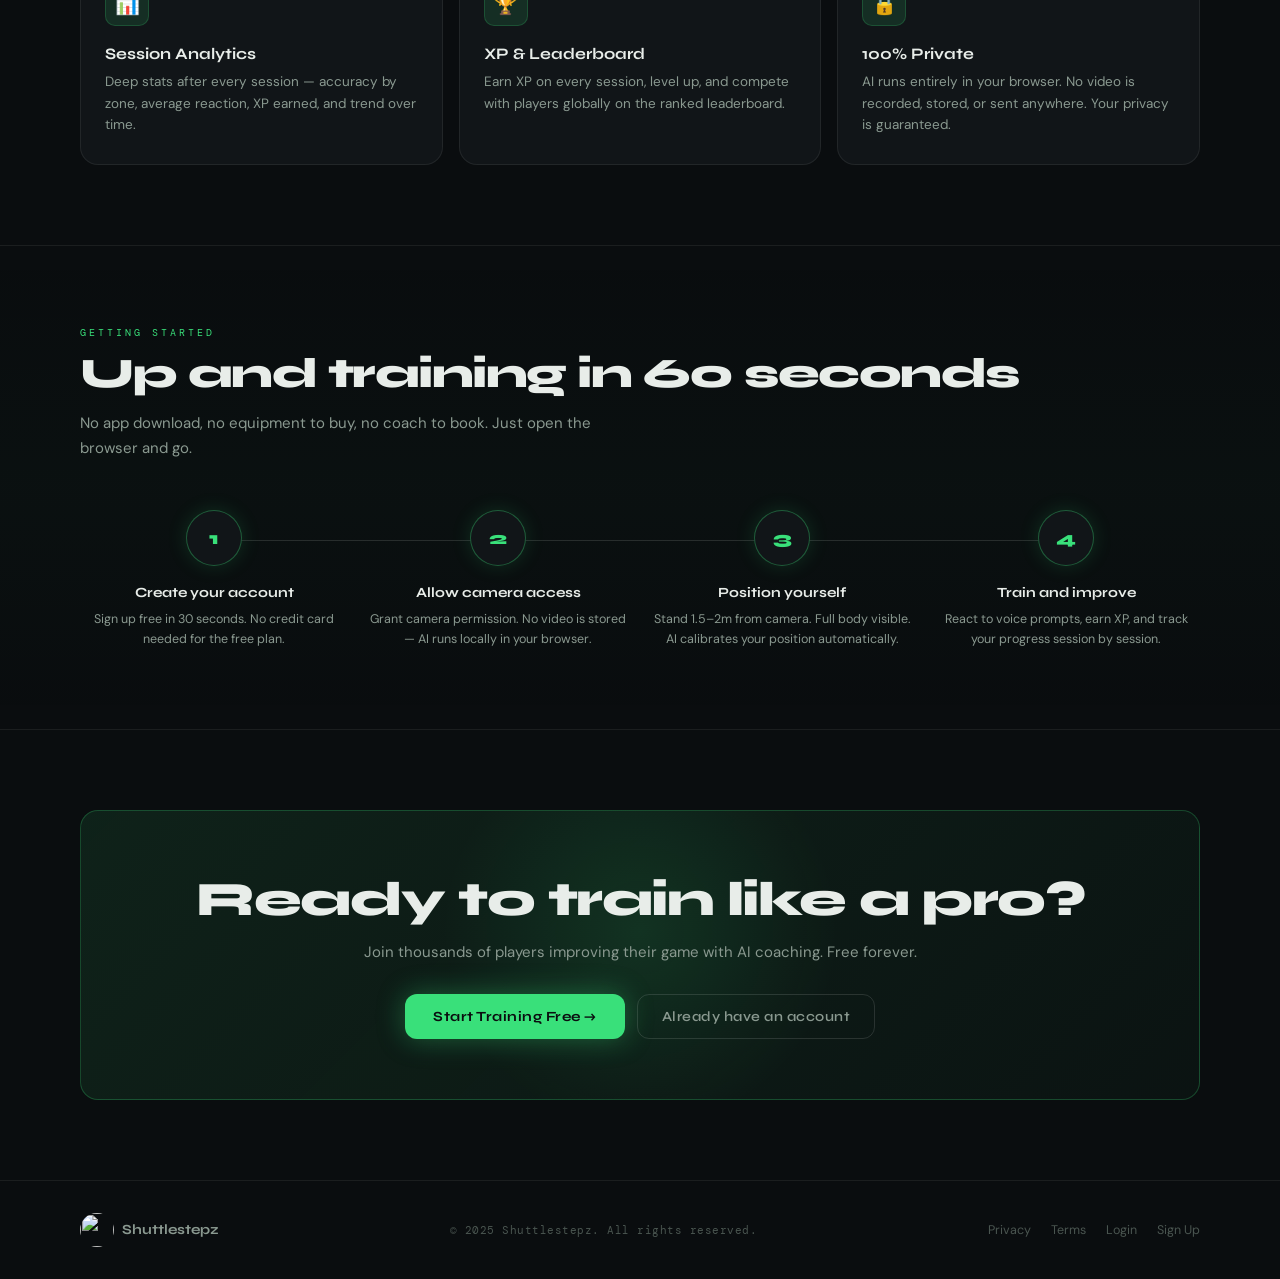
==== commit eddfa10f: "Update index.html" ====
--- a/index.html
+++ b/index.html
@@ -672,7 +672,7 @@
           Real-time AI pose detection gives you the coaching feedback of a pro trainer — right in your browser. No equipment. No downloads.
         </p>
         <div class="hero-actions anim-up anim-d3">
-          <a href="signup.html" class="btn-hero-primary">Start Training Free →</a>
+          <a href="trainer.html" class="btn-hero-primary">Start Training Free →</a>
           <a href="login.html" class="btn-hero-secondary">Log In</a>
         </div>
         <div class="hero-stats anim-up anim-d4">
@@ -833,7 +833,7 @@
         <h2 class="cta-title">Ready to train like a pro?</h2>
         <p class="cta-sub">Join thousands of players improving their game with AI coaching. Free forever.</p>
         <div class="cta-actions">
-          <a href="signup.html" class="btn-hero-primary">Create Free Account →</a>
+          <a href="trainer.html" class="btn-hero-primary">Start Training Free →</a>
           <a href="login.html" class="btn-hero-secondary">Already have an account</a>
         </div>
       </div>
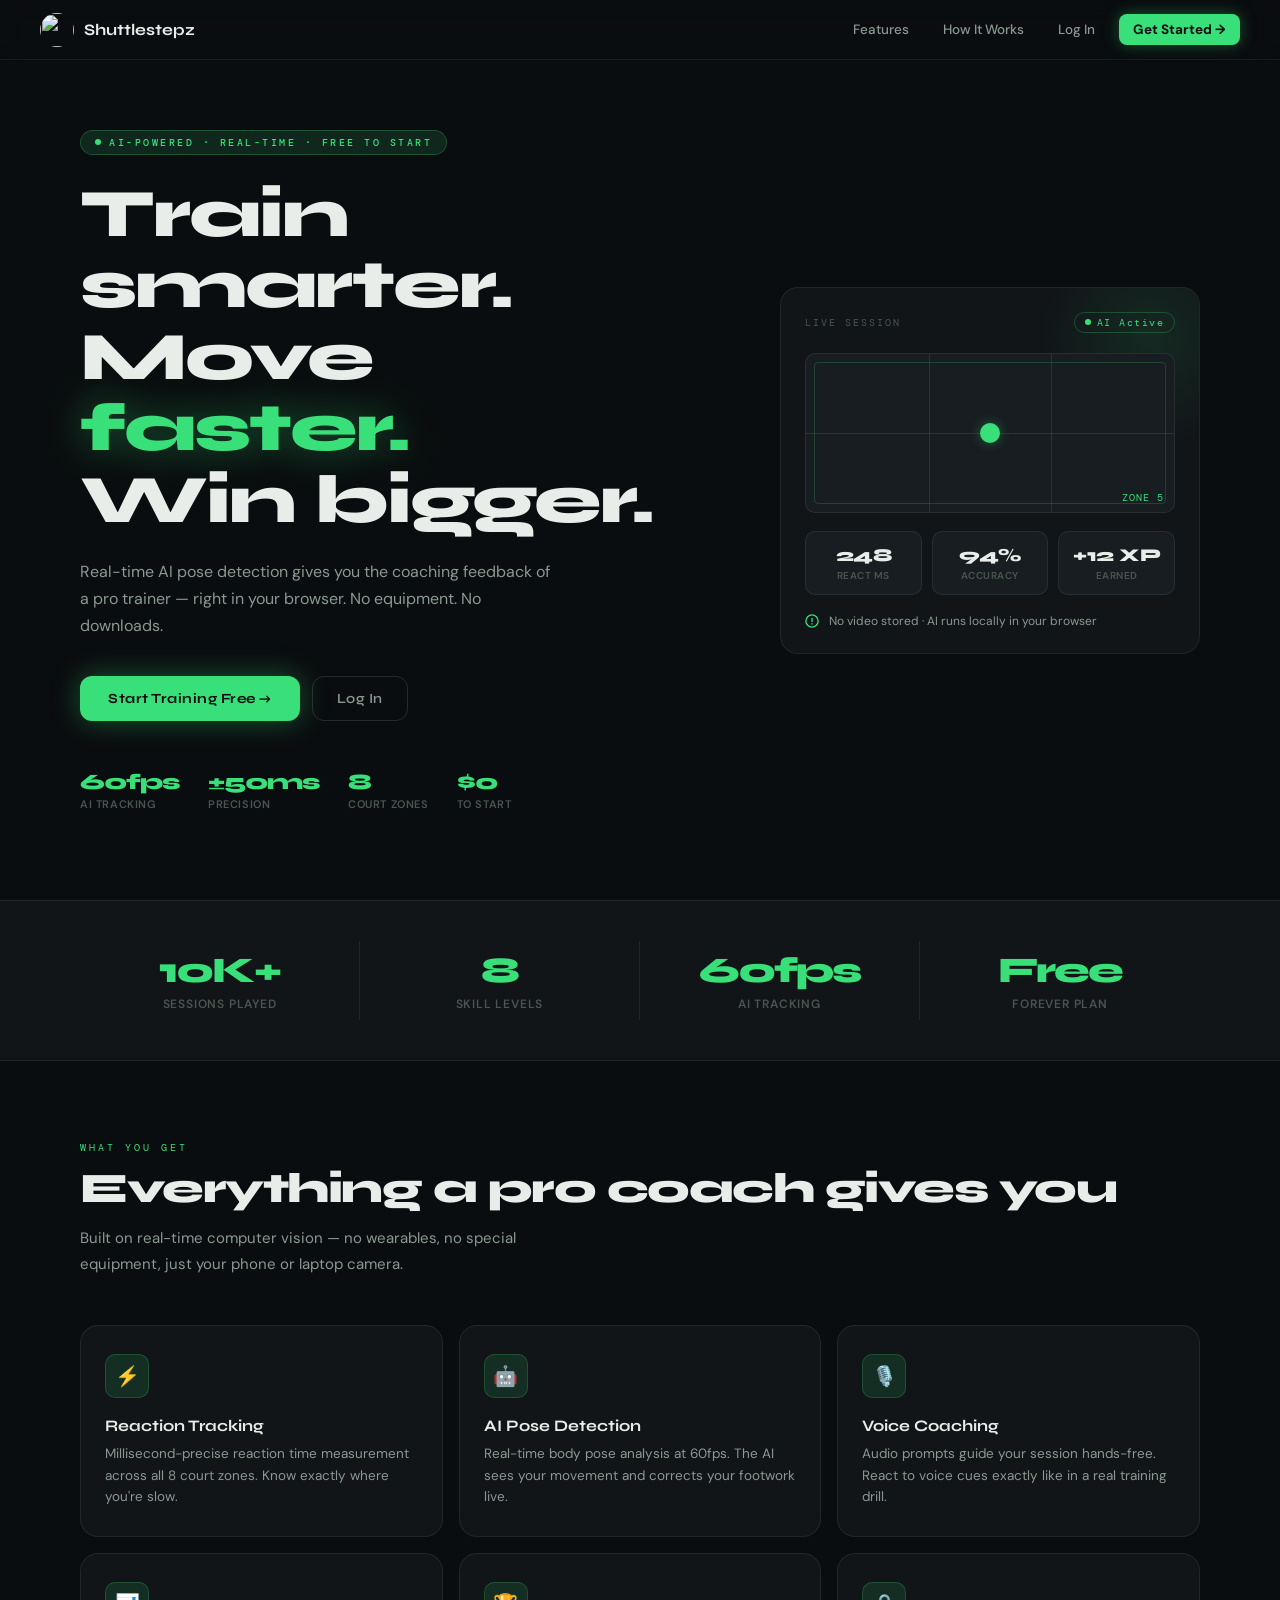
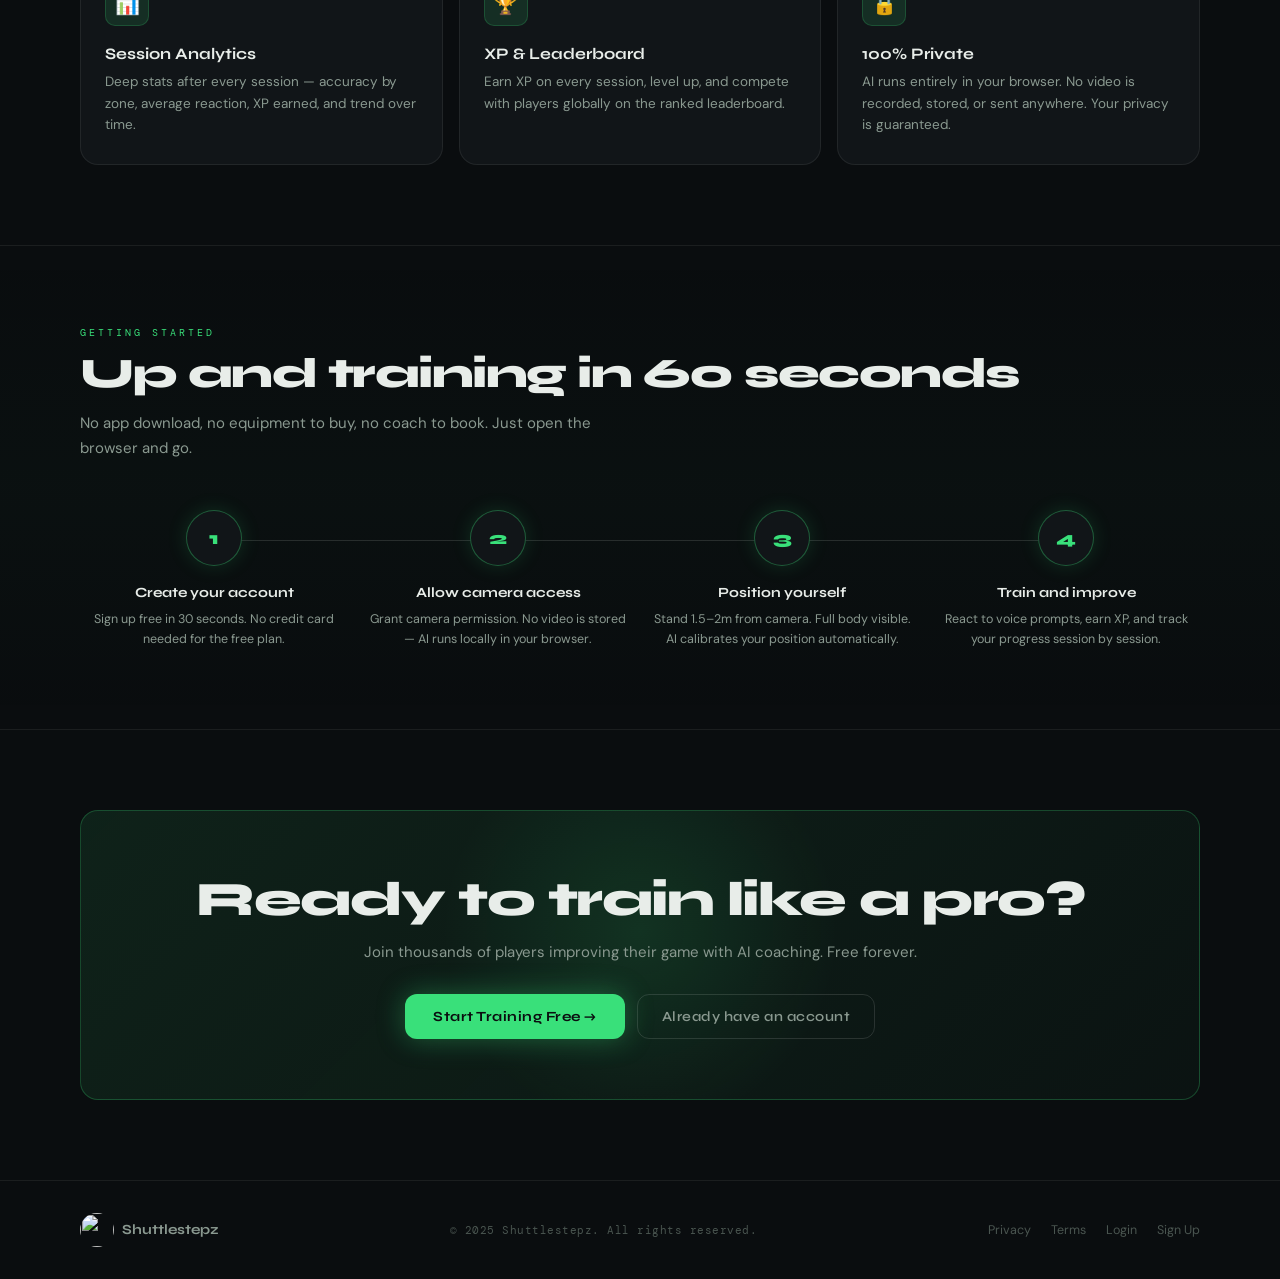
==== commit a9416b39: "Update index.html" ====
--- a/index.html
+++ b/index.html
@@ -5,6 +5,7 @@
   <meta name="viewport" content="width=device-width, initial-scale=1.0">
   <link rel="icon" href="/Badminton-AI-trainer_V2/favicon.ico">
   <title>Shuttlestepz — AI Badminton Trainer</title>
+  <link rel="manifest" href="Manifest.json">
   <link href="https://fonts.googleapis.com/css2?family=Syne:wght@400;500;600;700;800&family=DM+Mono:wght@300;400;500&family=DM+Sans:ital,wght@0,300;0,400;0,500;0,600;1,400&display=swap" rel="stylesheet">
   <link rel="stylesheet" href="css/base.css">
   <style>
@@ -44,26 +45,6 @@
     }
 
     /* ── Background layers ── */
-    .bg-noise {
-      position: fixed; inset: 0; z-index: 0; pointer-events: none;
-      opacity: .035;
-      background-image: url("data:image/svg+xml,%3Csvg viewBox='0 0 256 256' xmlns='http://www.w3.org/2000/svg'%3E%3Cfilter id='n'%3E%3CfeTurbulence type='fractalNoise' baseFrequency='.9' numOctaves='4' stitchTiles='stitch'/%3E%3C/filter%3E%3Crect width='100%25' height='100%25' filter='url(%23n)'/%3E%3C/svg%3E");
-      background-size: 200px 200px;
-    }
-    .bg-radial {
-      position: fixed; inset: 0; z-index: 0; pointer-events: none;
-      background:
-        radial-gradient(ellipse 70% 60% at 15% 10%, rgba(57,224,122,.07) 0%, transparent 70%),
-        radial-gradient(ellipse 50% 40% at 85% 85%, rgba(57,224,122,.04) 0%, transparent 60%);
-    }
-    .bg-lines {
-      position: fixed; inset: 0; z-index: 0; pointer-events: none;
-      background-image:
-        linear-gradient(rgba(57,224,122,.025) 1px, transparent 1px),
-        linear-gradient(90deg, rgba(57,224,122,.025) 1px, transparent 1px);
-      background-size: 48px 48px;
-    }
-
     /* ════════════════════════
        NAVBAR
     ════════════════════════ */
@@ -622,14 +603,15 @@
       .nav-hamburger { display: flex; }
     }
   </style>
+<link rel="stylesheet" href="css/global-background.css">
 </head>
 <body>
 
-  <div class="bg-noise"></div>
-  <div class="bg-radial"></div>
-  <div class="bg-lines"></div>
-
-  <!-- ════ NAVBAR ════ -->
+<div class="global-bg" aria-hidden="true">
+<div class="bg-noise"></div>
+<div class="bg-radial"></div>
+</div>
+<!-- ════ NAVBAR ════ -->
   <nav class="navbar">
   <a href="index.html" class="nav-brand">
     <img src="/Badminton-AI-trainer_V2/favicon.ico" 
@@ -902,5 +884,10 @@
 </script>
 
 <script type="module" src="/Badminton-AI-trainer_V2/js/auth.js"></script>
+<script>
+  if ('serviceWorker' in navigator) {
+    navigator.serviceWorker.register('service-worker.js');
+  }
+</script>
 </body>
 </html>
